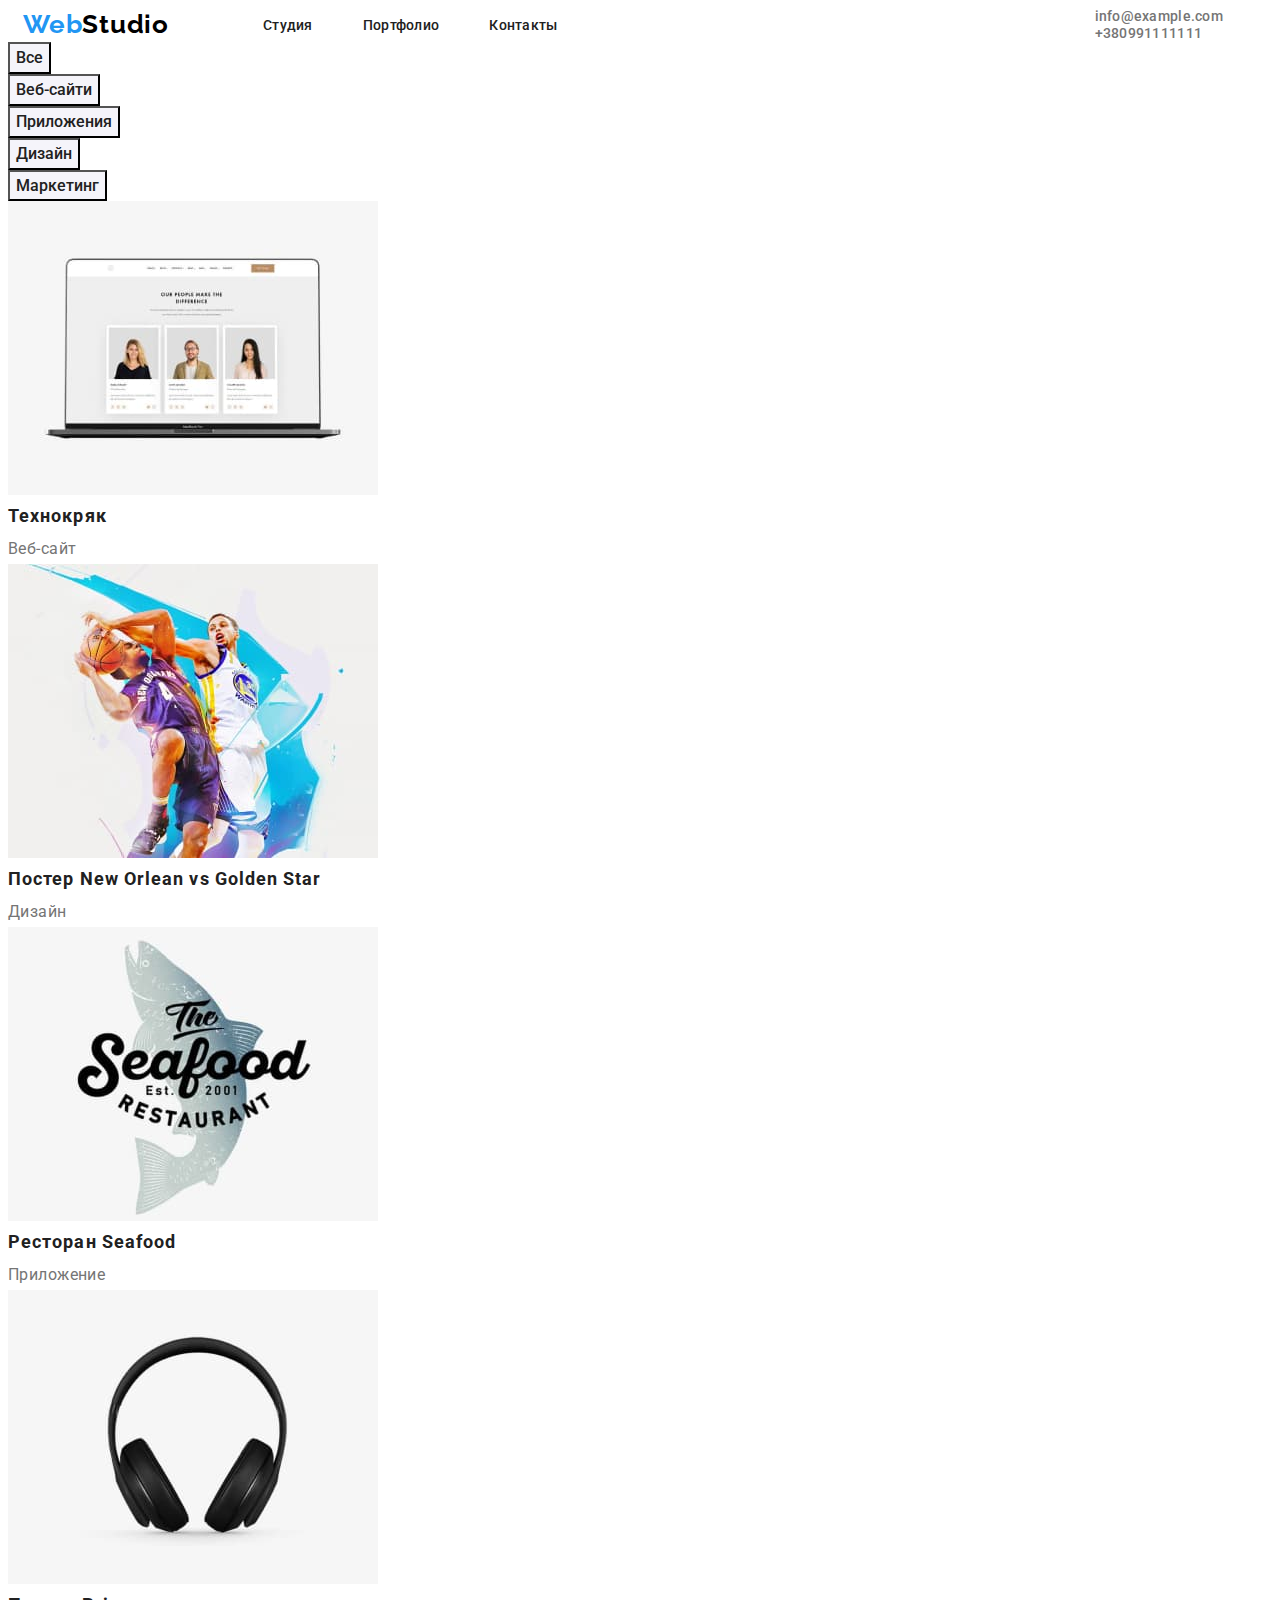
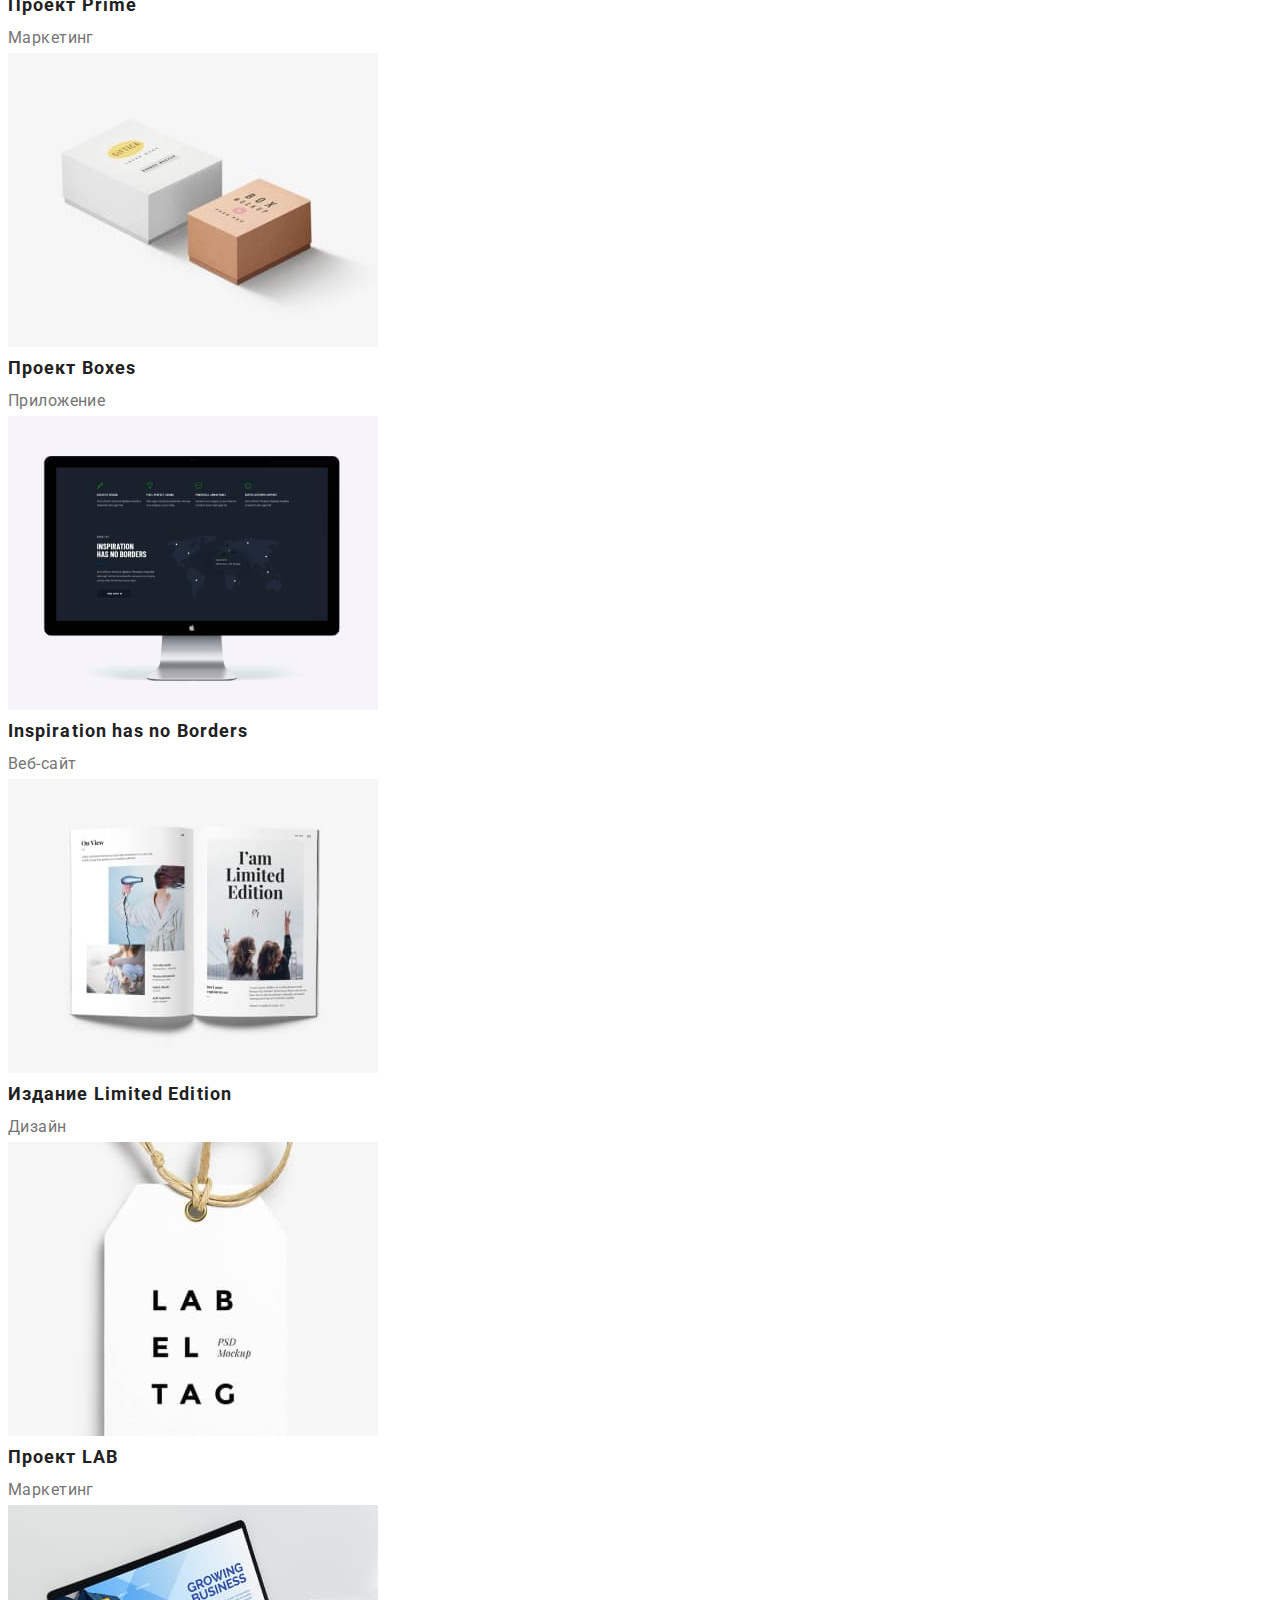
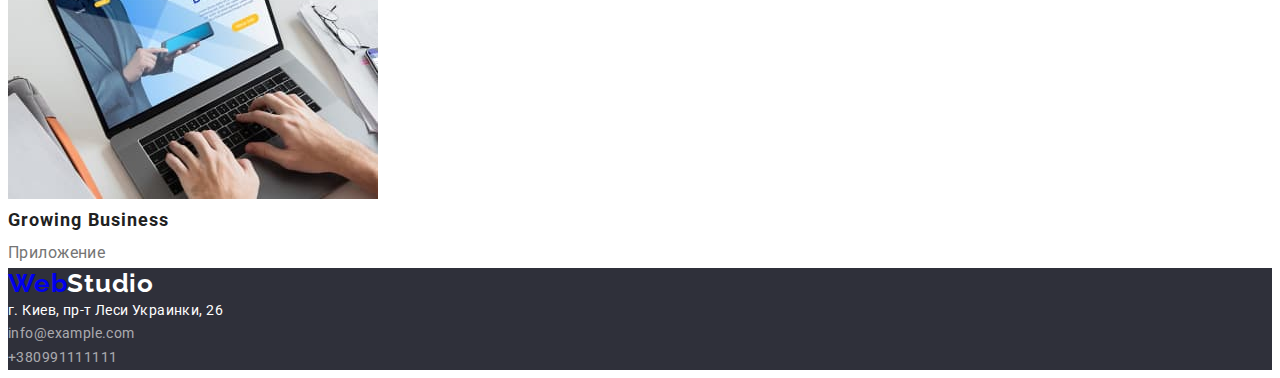
==== portfolio.html @ d21d5ec2 "hw3" ====
<!DOCTYPE html>
<html lang="ru">
<head>
    <meta charset="UTF-8">
    <meta http-equiv="X-UA-Compatible" content="IE=edge">
    <meta name="viewport" content="width=device-width, initial-scale=1.0">
    <title>WebStudio</title>
    <link rel = "preconnect" href = "https://fonts.googleapis.com">
    <link rel = "preconnect" href = "https://fonts.gstatic.com" crossorigin>
    <link href = "https://fonts.googleapis.com/css2?family=Raleway:wght@700&family=Roboto:wght@400;500;700;900&display=swap" rel ="stylesheet">
    <link rel="stylesheet" href="https://cdnjs.cloudflare.com/ajax/libs/modern-normalize/1.1.0/modern-normalize.min.css" integrity="sha512-wpPYUAdjBVSE4KJnH1VR1HeZfpl1ub8YT/NKx4PuQ5NmX2tKuGu6U/JRp5y+Y8XG2tV+wKQpNHVUX03MfMFn9Q==" crossorigin="anonymous" referrerpolicy="no-referrer" />
    <link rel ="stylesheet" href="./css/styles.css">
</head>
<body class="page">
    <header class="page-header">
        <div class="container header-container">
            <nav class="header-navigation">
                <a href="/" > <span class="header-logo text">Web</span><span class="header-logo-title text">Studio</span>
                </a>
                <ul class="header-list list">
                    <li class="header-item"> 
                        <a href="index.html" class="header-list-item alert title item" > Студия</a> </li>
                    <li class="header-item"> 
                        <a href="portfolio.html" class="header-list-item alert title item" > Портфолио</a></li>
                    <li class="header-item"> 
                        <a href="" class="header-list-item alert title item" > Контакты</a> </li>
                </ul>
            </nav> 
            <div class="header-connect"> 
                <ul class="header-auth-list list">
                    <li class="auth-header-item"> 
                        <a href="mailto:info@example.com" class="header-mail alert success item">info@example.com</a></li>
                    <li class="auth-header-item">
                        <a href="tel:+380991111111" class="header-tel alert success item">+380991111111</a></li>
                </ul>
            </div>
        </div>
    </header>
    <main>
        <section class="portfolio">
            <h1 class="visually-hidden">Портфолио</h1>
            <ul class="main-list list">
                <li> <button type="button" class="main-link-btn title link spacing">Все</button></li>
                <li> <button type="button" class="main-link-btn title link spacing">Веб-сайти</button></li>
                <li> <button type="button" class="main-link-btn title link spacing">Приложения</button></li>
                <li> <button type="button" class="main-link-btn title link spacing">Дизайн</button></li>
                <li> <button type="button" class="main-link-btn title link spacing">Маркетинг</button></li>
            </ul>
            <ul class="main-portfolio-list list">  
                <li class="portfolio-item ">
                    <a href="">
                        <img src="images/Технокряк.jpg" alt="" width="370" height="294">
                        <h2  class="portfolio-title title weight table">Технокряк</h2>
                        <p class="portfolio-text success link spacing">Веб-сайт</p>
                    </a>
                </li> 
                <li class="portfolio-item">
                    <a href=""> 
                    <img src="images/Постер_New_Orlean_vs_Golden_Star.jpg" alt="" width="370" height="294">
                    <h2 class="portfolio-title  title weight table">Постер New Orlean vs Golden Star</h2>
                    <p class="portfolio-text success link spacing">Дизайн</p> 
                    </a>
                </li>
                <li class="portfolio-item">
                    <a href="">   
                        <img src="images/Ресторан_Seafood.jpg" alt="" width="370" height="294">
                        <h2 class="portfolio-title title weight table">Ресторан Seafood</h2>
                        <p class="portfolio-text success link spacing">Приложение</p>
                    </a>
                </li>
                <li class="portfolio-item">
                    <a href="">  
                        <img src="images/Проект_Prime.jpg" alt="" width="370" height="294">
                        <h2 class="portfolio-title title weight table">Проект Prime</h2>
                        <p class="portfolio-text success link spacing">Маркетинг</p>
                    </a> 
                </li>
                <li class="portfolio-item"> 
                    <a href="">   
                        <img src="images/Проект_Boxes.jpg" alt="" width="370" height="294">
                        <h2 class="portfolio-title title weight table">Проект Boxes</h2>
                        <p class="portfolio-text success link spacing">Приложение</p>
                    </a> 
                </li> 
                <li class="portfolio-item">
                    <a href="">   
                        <img src="images/Inspiration_has_no_Borders.jpg" alt="" width="370" height="294">
                        <h2 class="portfolio-title title weight table">Inspiration has no Borders</h2>
                        <p class="portfolio-text success link spacing">Веб-сайт</p>
                    </a> 
                </li> 
                <li class="portfolio-item">  
                    <a href=""> 
                        <img src="images/Издание_Limited_Edition.jpg" alt="" width="370" height="294">
                        <h2 class="portfolio-title title weight table">Издание Limited Edition</h2>
                        <p class="portfolio-text success link spacing">Дизайн</p>
                    </a> 
                </li>
                <li class="portfolio-item">
                    <a href="">   
                        <img src="images/Проект_LAB.jpg" alt="" width="370" height="294">
                        <h2 class="portfolio-title title weight table">Проект LAB</h2>
                        <p class="portfolio-text success link spacing">Маркетинг</p>
                    </a> 
                </li>
                <li class="portfolio-item">
                    <a href="">    
                        <img src="images/Growing_Business.jpg" alt="" width="370" height="294">
                        <h2 class="portfolio-title title weight table">Growing Business</h2>
                        <p class="portfolio-text success link spacing">Приложение</p>
                    </a>
                </li>
            </ul>    
        </section>
    </main>
    <footer class="contacts">    
        <a href="/" class="contacts-link-title"> <span class="footer-logo text">Web</span><span class="footer-logo-title text">Studio</span>
        </a>
            <address>
                <ul class="contacts-list list">
                    <li class="contacts-item">
                    <a href="" class="address-contacts-link main"> г. Киев, пр-т Леси Украинки, 26</a>      
                    </li>
                    <li class="contacts-item">
                        <a href="mailto:info@example.com" class="contacts-link">info@example.com</a>
                    </li>
                    <li class="contacts-item">
                        <a href="tel:+380991111111" class="contacts-link">+380991111111</a>
                    </li>
                </ul>  
            </address>
    </footer>
</body>
</html>
---- css/styles.css ----
:root {
    --header-logo-color: #2196F3;
    --footer-logo-color: rgba(0, 0, 0, 0.25);
    --header-studio-color: #000000;
    --main-title-color: #FFFFFF;
    --first-text-color: rgba(255, 255, 255, 0.6);
    --footer-studio-color:rgba(0, 0, 0, 0.25);
    --title-color: #212121;
    --text-color: #757575;
    --accent-color: #2196F3;
    --footer-accent-color: #FFFFFF;
    --footer-background-color: #2F303A;
    --hero-background-color: #2F303A;
    --title-background-color:#F5F4FA;
    --header-background-color: #FFFFFF;
}
p, h1, h2, h3, h4, h5, h6 {
    margin: 0;
}
ul {
    margin: 0;
    padding: 0;
}
button {
    cursor: pointer;
}
.container{
    width: 1200px;
    padding-left: 15px;
    padding-right: 15px;
    margin: 0, auto;
    
}

body{
    font-family: "Roboto", sans-serif;
    font-size: 14px;
    letter-spacing: 0.03em;
    background-color: var(--header-background-color);
}
.list {
    list-style: none;
    }
    a{
    text-decoration: none;
    }
.weight{
    font-weight: bold;
    }
.text{
    font-size: 26px;
    }
.link {
    font-size: 16px;
    }
.success{
    color: var(--text-color);
    }
.title{
    color: var(--title-color);
    }
.item{
    letter-spacing: 0.02em; 
    }
.table{
    letter-spacing: 0.06em;
    }
.main{
    color: var(--main-title-color)
    }    

/*--------HEADER*------*/
.header-navigation{
    display: flex;
    align-items: center;
}
.header-item{
    margin-right: 50px;
}
.header-item:last-child{
    margin-right: 0;
}
.header-list{
    display: flex;
}
.header-container{
    display: flex;
    align-items: center;

}
.header-logo{
    font-family:'Raleway';
    font-weight: bold;
    line-height: 1.19;
    letter-spacing: 0.03em;
    padding-top: 23px;
    padding-bottom: 23px;
    color: var(--header-logo-color)
    
}
.header-logo-title {
    font-family: 'Raleway';
    font-weight: bold;
    line-height: 1.19;
    letter-spacing: 0.03em;
    margin-right: 94px;
    padding-top: 23px;
    padding-bottom: 23px;
    color: var(--header-studio-color)
}
.page-header{
    background:var(--header-background-color);
}
.header-connect{
    margin-left: auto;
    display: flex; 
}
.header-list-item{
    font-weight: 500;
    font-size: 14px;
    line-height: 1.33;
}
.header-list-item:hover,
.header-list-item:focus {
    color: var(--accent-color);
}  
.header-mail {
    font-weight: 500;
    font-size: 14px;
    line-height: 1.14; 
}
.header-mail:hover,
.header-mail:focus{
    color: var(--accent-color);
}
.header-tel{
    font-weight: 500;
    font-size: 14px;
    line-height: 1.14;  
}
.header-tel:hover,
.header-tel:focus{
    color: var(--accent-color);
}

/*-------HERO------*/
.hero-title{
    font-weight: 900;
    font-size: 44px;
    line-height: 1.36;
    text-align: center;
    text-transform: uppercase;
}
.hero{
    background-color: var(--hero-background-color);
}
.main-btn {
    font-family: inherit;
    line-height: 1.87;
    display: flex;
    align-items: center;
    text-align: center;
}
.main-btn{ 
    cursor: pointer;
}
.main-btn {
   background-color: var(--accent-color);
}
.visually-hidden {
    position: absolute;
    white-space: nowrap;
    width: 1px;
    height: 1px;
    overflow: hidden;
    border: 0;
    padding: 0;
    clip: rect(0 0 0 0);
    clip-path: inset(50%);
    margin: -1px;
  }
/*--------Quality-------*/
}
.quality-title{
    line-height: 1.14;
    text-transform: uppercase;
}
.quality-text{
    font-weight: normal;
    line-height: 1.71;
}
.about-title{
    font-size: 36px;
    line-height: 1.16;
    text-align: center;
}
/*--------------TEAM------------------*/
.team-title{
    font-size: 36px;
    line-height: 1.16;
    text-align: center;
}
.team-name-text { 
    font-weight: 500;
    line-height: 1.18;
}
.position-item-text{
    font-weight: normal;
    line-height: 1.18;
}
.team{
    background: var(--title-background-color)
}
/*--------------CONTACTS-------------*/
.contacts-link-title{
    background-color: var(--footer-background-color);
}
.studio-title{
    line-height: 1.19;
}
.footer-logo{
    font-family:'Raleway';
    font-weight: bold;
    font-size: 26px;
    line-height: 1.19;
    letter-spacing: 0.03em;
    color:var(--header-logo-color)
    text-shadow: 0px 4px 4px var(--footer-logo-color)
}
.footer-logo-title{
    font-family:'Raleway';
    font-weight: bold;
    font-size: 26px;
    line-height: 1.19;
    letter-spacing: 0.03em;
    color:var(--main-title-color)
}
.address-contacts-link{
    font-family: inherit;
    font-style: normal;
    font-size: 14px;
    letter-spacing:0.03em;
    line-height: 1.71;
}
.contacts-link{
    font-family: inherit;
    font-style: normal;
    font-size: 14px;
    letter-spacing:0.03em;
    line-height: 1.71;
    color: var(--first-text-color)
}
.contacts-link:hover,
.contacts-link:focus{
    color: var(--footer-accent-color);
}
.contacts{
    background-color: var(--footer-background-color);
}



/*---------Portfolio----------*/
.main-link-btn {
    font-family: inherit;
    font-weight: 500;
    line-height: 1.62;
    text-align: center;
    }
    .main-link-btn{
    cursor: pointer;
}
.main-link-btn {
    background-color:var(--title-background-color)
}
.main-link-btn:hover,
.main-link-btn:focus{
    background-color: var(--accent-color);
}
.main-link-btn:focus,
.main-link-btn:hover{
    color:var(--main-title-color)
}
.portfolio-title{
    font-weight: bold;
    font-size: 18px;
    line-height: 2.00;
}
.portfolio-text{
    font-weight: normal;
    line-height: 1.87;
}
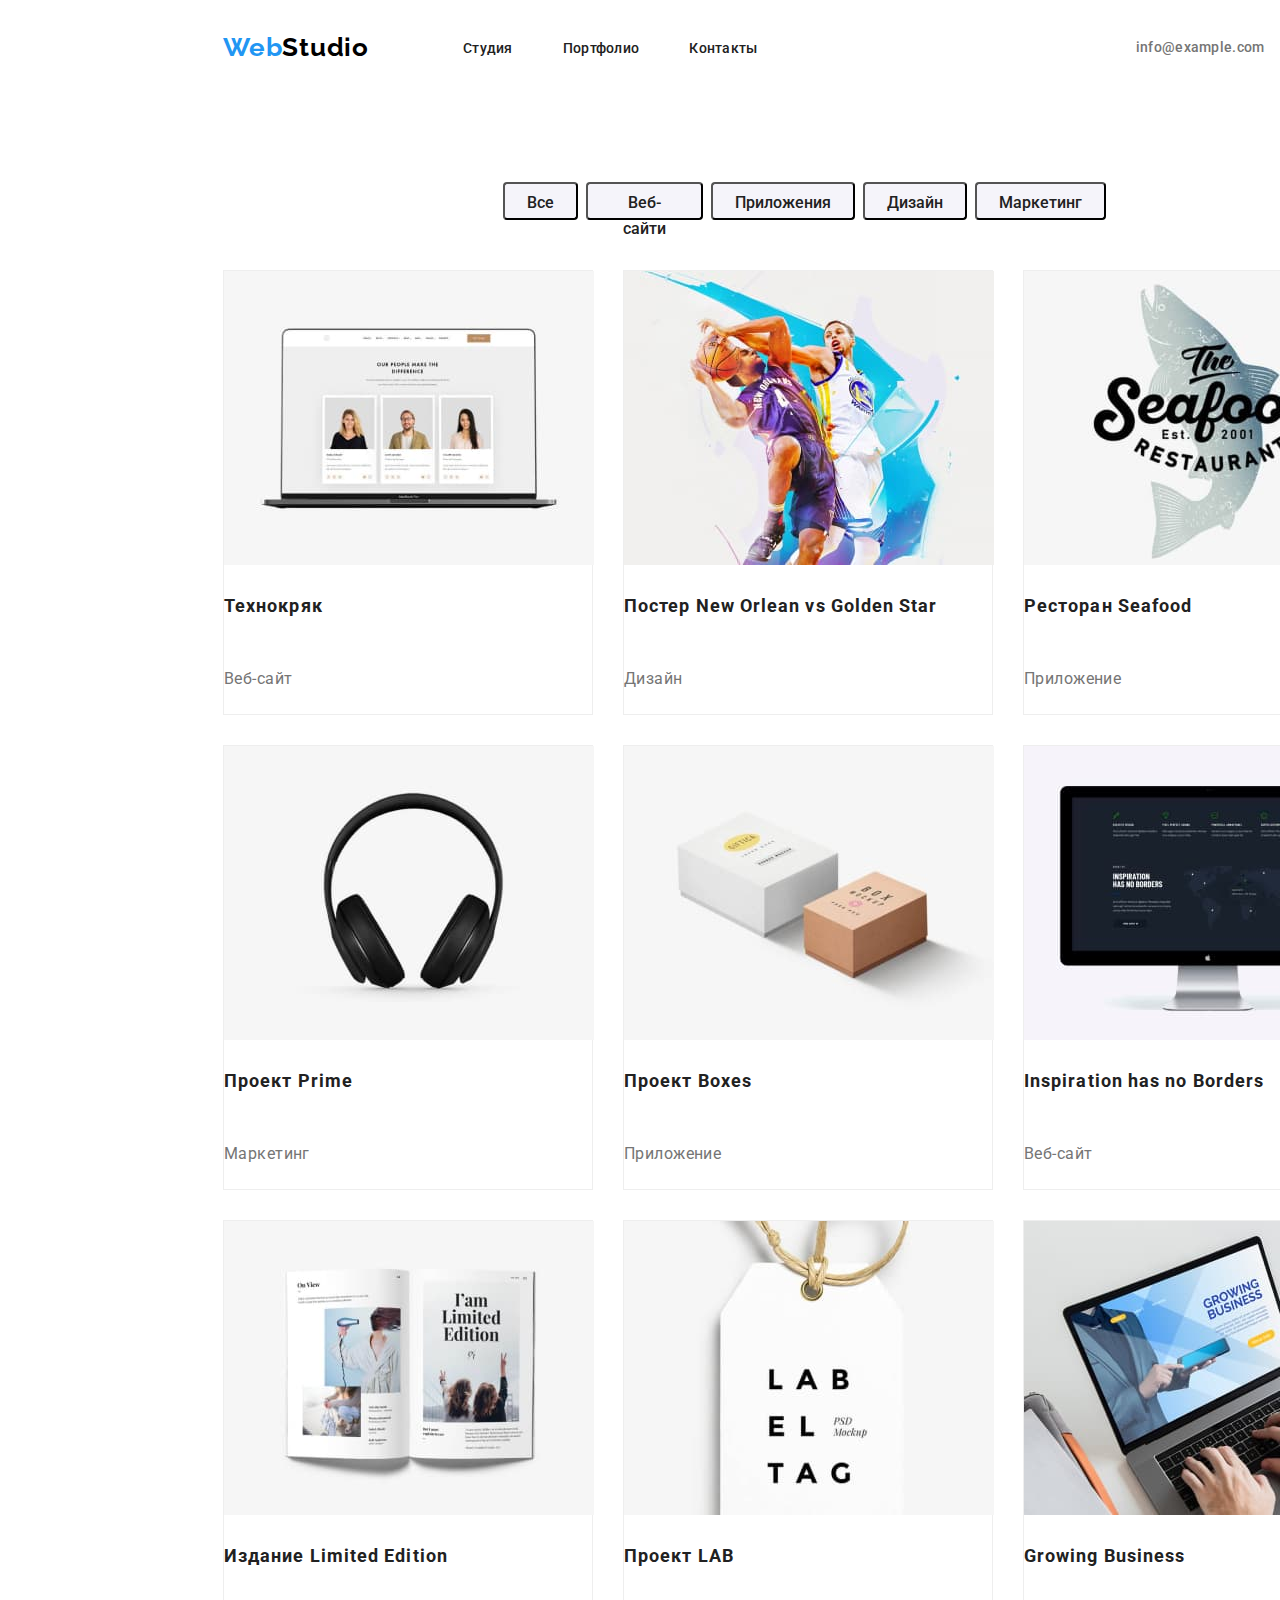
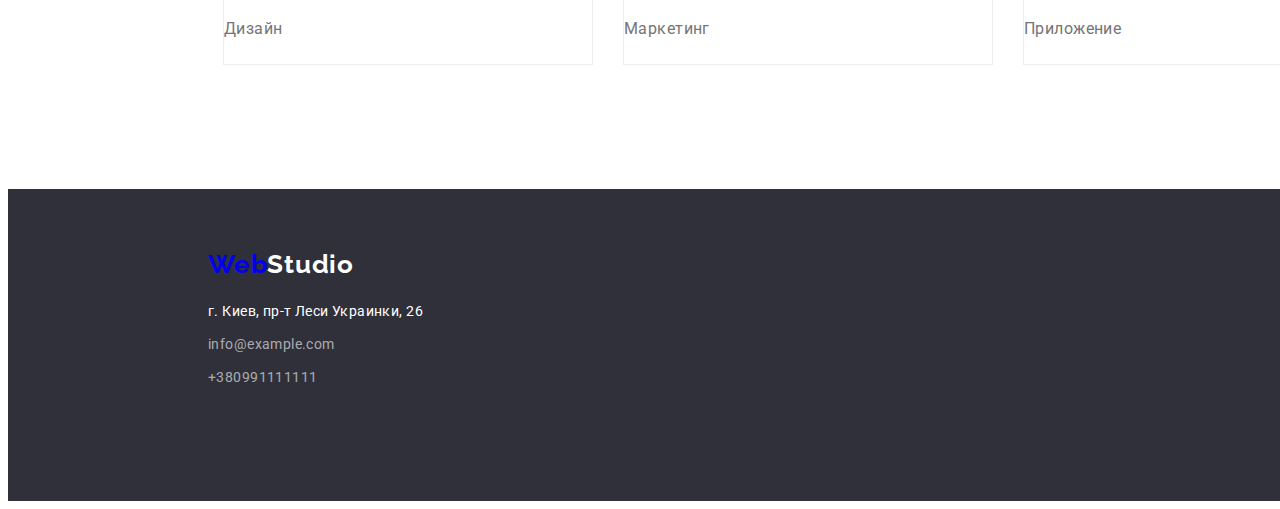
==== commit 96289f78: "ss" ====
--- a/portfolio.html
+++ b/portfolio.html
@@ -15,8 +15,10 @@
     <header class="page-header">
         <div class="container header-container">
             <nav class="header-navigation">
-                <a href="/" > <span class="header-logo text">Web</span><span class="header-logo-title text">Studio</span>
-                </a>
+                <div class="position-logo">
+                    <a href="/" > <span class="header-logo text">Web</span><span class="header-logo-title text">Studio</span>
+                    </a>
+                </div>
                 <ul class="header-list list">
                     <li class="header-item"> 
                         <a href="index.html" class="header-list-item alert title item" > Студия</a> </li>
@@ -26,109 +28,141 @@
                         <a href="" class="header-list-item alert title item" > Контакты</a> </li>
                 </ul>
             </nav> 
-            <div class="header-connect"> 
+            <div class="header-connect "> 
                 <ul class="header-auth-list list">
                     <li class="auth-header-item"> 
-                        <a href="mailto:info@example.com" class="header-mail alert success item">info@example.com</a></li>
+                        <a href="mailto:info@example.com" class="header-mail alert success item">info@example.com
+                        </a>
+                    </li>
                     <li class="auth-header-item">
-                        <a href="tel:+380991111111" class="header-tel alert success item">+380991111111</a></li>
+                        <a href="tel:+380991111111" class="header-tel alert success item">+380991111111
+                        </a>
+                    </li>     
                 </ul>
             </div>
         </div>
     </header>
     <main>
         <section class="portfolio">
-            <h1 class="visually-hidden">Портфолио</h1>
-            <ul class="main-list list">
-                <li> <button type="button" class="main-link-btn title link spacing">Все</button></li>
-                <li> <button type="button" class="main-link-btn title link spacing">Веб-сайти</button></li>
-                <li> <button type="button" class="main-link-btn title link spacing">Приложения</button></li>
-                <li> <button type="button" class="main-link-btn title link spacing">Дизайн</button></li>
-                <li> <button type="button" class="main-link-btn title link spacing">Маркетинг</button></li>
-            </ul>
-            <ul class="main-portfolio-list list">  
-                <li class="portfolio-item ">
-                    <a href="">
-                        <img src="images/Технокряк.jpg" alt="" width="370" height="294">
-                        <h2  class="portfolio-title title weight table">Технокряк</h2>
-                        <p class="portfolio-text success link spacing">Веб-сайт</p>
-                    </a>
-                </li> 
-                <li class="portfolio-item">
-                    <a href=""> 
-                    <img src="images/Постер_New_Orlean_vs_Golden_Star.jpg" alt="" width="370" height="294">
-                    <h2 class="portfolio-title  title weight table">Постер New Orlean vs Golden Star</h2>
-                    <p class="portfolio-text success link spacing">Дизайн</p> 
-                    </a>
-                </li>
-                <li class="portfolio-item">
-                    <a href="">   
-                        <img src="images/Ресторан_Seafood.jpg" alt="" width="370" height="294">
-                        <h2 class="portfolio-title title weight table">Ресторан Seafood</h2>
-                        <p class="portfolio-text success link spacing">Приложение</p>
-                    </a>
-                </li>
-                <li class="portfolio-item">
-                    <a href="">  
-                        <img src="images/Проект_Prime.jpg" alt="" width="370" height="294">
-                        <h2 class="portfolio-title title weight table">Проект Prime</h2>
-                        <p class="portfolio-text success link spacing">Маркетинг</p>
-                    </a> 
-                </li>
-                <li class="portfolio-item"> 
-                    <a href="">   
-                        <img src="images/Проект_Boxes.jpg" alt="" width="370" height="294">
-                        <h2 class="portfolio-title title weight table">Проект Boxes</h2>
-                        <p class="portfolio-text success link spacing">Приложение</p>
-                    </a> 
-                </li> 
-                <li class="portfolio-item">
-                    <a href="">   
-                        <img src="images/Inspiration_has_no_Borders.jpg" alt="" width="370" height="294">
-                        <h2 class="portfolio-title title weight table">Inspiration has no Borders</h2>
-                        <p class="portfolio-text success link spacing">Веб-сайт</p>
-                    </a> 
-                </li> 
-                <li class="portfolio-item">  
-                    <a href=""> 
-                        <img src="images/Издание_Limited_Edition.jpg" alt="" width="370" height="294">
-                        <h2 class="portfolio-title title weight table">Издание Limited Edition</h2>
-                        <p class="portfolio-text success link spacing">Дизайн</p>
-                    </a> 
-                </li>
-                <li class="portfolio-item">
-                    <a href="">   
-                        <img src="images/Проект_LAB.jpg" alt="" width="370" height="294">
-                        <h2 class="portfolio-title title weight table">Проект LAB</h2>
-                        <p class="portfolio-text success link spacing">Маркетинг</p>
-                    </a> 
-                </li>
-                <li class="portfolio-item">
-                    <a href="">    
-                        <img src="images/Growing_Business.jpg" alt="" width="370" height="294">
-                        <h2 class="portfolio-title title weight table">Growing Business</h2>
-                        <p class="portfolio-text success link spacing">Приложение</p>
-                    </a>
-                </li>
-            </ul>    
+            <div class="container">
+                <h1 class="visually-hidden">Портфолио</h1>
+                <ul class="main-list list">
+                    <li> <button type="button" class="main-link-btn title link spacing">Все</button></li>
+                    <li> <button type="button" class="main-link-btn title link spacing">Веб-сайти</button></li>
+                    <li> <button type="button" class="main-link-btn title link spacing">Приложения</button></li>
+                    <li> <button type="button" class="main-link-btn title link spacing">Дизайн</button></li>
+                    <li> <button type="button" class="main-link-btn title link spacing">Маркетинг</button></li>
+                </ul>
+                <ul class="main-portfolio-list list"> 
+                    <div class="portfolio-bloc1">
+                        <div class="portfolio-frame">
+                            <li class="portfolio-item ">
+                                <a href="">
+                                    <img src="images/Технокряк.jpg" alt="" width="370" height="294">
+                                    <h2  class="portfolio-title title weight table">Технокряк</h2>
+                                    <p class="portfolio-text success link spacing">Веб-сайт</p>
+                                </a>
+                            </li> 
+                        </div> 
+                        <div class="portfolio-frame"> 
+                            <li class="portfolio-item">
+                                <a href=""> 
+                                <img src="images/Постер_New_Orlean_vs_Golden_Star.jpg" alt="" width="370" height="294">
+                                <h2 class="portfolio-title  title weight table">Постер New Orlean vs Golden Star</h2>
+                                <p class="portfolio-text success link spacing">Дизайн</p> 
+                                </a>
+                            </li>
+                        </div>
+                        <div class="portfolio-frame">     
+                            <li class="portfolio-item">
+                                <a href="">   
+                                    <img src="images/Ресторан_Seafood.jpg" alt="" width="370" height="294">
+                                    <h2 class="portfolio-title title weight table">Ресторан Seafood</h2>
+                                    <p class="portfolio-text success link spacing">Приложение</p>
+                                </a>
+                            </li>
+                        </div>    
+                    </div> 
+                    <div class="portfolio-bloc2">
+                        <div class="portfolio-frame"> 
+                            <li class="portfolio-item">
+                                <a href="">  
+                                    <img src="images/Проект_Prime.jpg" alt="" width="370" height="294">
+                                    <h2 class="portfolio-title title weight table">Проект Prime</h2>
+                                    <p class="portfolio-text success link spacing">Маркетинг</p>
+                                </a> 
+                            </li>
+                        </div>
+                        <div class="portfolio-frame">     
+                            <li class="portfolio-item"> 
+                                <a href="">   
+                                    <img src="images/Проект_Boxes.jpg" alt="" width="370" height="294">
+                                    <h2 class="portfolio-title title weight table">Проект Boxes</h2>
+                                    <p class="portfolio-text success link spacing">Приложение</p>
+                                </a> 
+                            </li> 
+                        </div>
+                        <div class="portfolio-frame">     
+                            <li class="portfolio-item">
+                                <a href="">   
+                                    <img src="images/Inspiration_has_no_Borders.jpg" alt="" width="370" height="294">
+                                    <h2 class="portfolio-title title weight table">Inspiration has no Borders</h2>
+                                    <p class="portfolio-text success link spacing">Веб-сайт</p>
+                                </a> 
+                            </li> 
+                        </div>    
+                    </div>
+                    <div class="portfolio-bloc3">
+                        <div class="portfolio-frame"> 
+                            <li class="portfolio-item">  
+                                <a href=""> 
+                                    <img src="images/Издание_Limited_Edition.jpg" alt="" width="370" height="294">
+                                    <h2 class="portfolio-title title weight table">Издание Limited Edition</h2>
+                                    <p class="portfolio-text success link spacing">Дизайн</p>
+                                </a> 
+                            </li>
+                        </div>
+                        <div class="portfolio-frame"> 
+                            <li class="portfolio-item">
+                                <a href="">   
+                                    <img src="images/Проект_LAB.jpg" alt="" width="370" height="294">
+                                    <h2 class="portfolio-title title weight table">Проект LAB</h2>
+                                    <p class="portfolio-text success link spacing">Маркетинг</p>
+                                </a> 
+                            </li>
+                        </div>
+                        <div class="portfolio-frame">     
+                            <li class="portfolio-item">
+                                <a href="">    
+                                    <img src="images/Growing_Business.jpg" alt="" width="370" height="294">
+                                    <h2 class="portfolio-title title weight table">Growing Business</h2>
+                                    <p class="portfolio-text success link spacing">Приложение</p>
+                                </a>
+                            </li>
+                        </div>    
+                    </div>
+                </ul> 
+            </div>   
         </section>
     </main>
-    <footer class="contacts">    
-        <a href="/" class="contacts-link-title"> <span class="footer-logo text">Web</span><span class="footer-logo-title text">Studio</span>
-        </a>
-            <address>
-                <ul class="contacts-list list">
-                    <li class="contacts-item">
-                    <a href="" class="address-contacts-link main"> г. Киев, пр-т Леси Украинки, 26</a>      
-                    </li>
-                    <li class="contacts-item">
-                        <a href="mailto:info@example.com" class="contacts-link">info@example.com</a>
-                    </li>
-                    <li class="contacts-item">
-                        <a href="tel:+380991111111" class="contacts-link">+380991111111</a>
-                    </li>
-                </ul>  
-            </address>
+    <footer class="contacts">  
+        <div class="container">
+            <a href="/" class="contacts-link-title text"><span class="footer-logo text">Web</span><span class="footer-logo-title">Studio</span>
+            </a>
+                <address>
+                    <ul class="contacts-list list">
+                        <li class="contacts-item">
+                        <a href="" class="address-contacts-link main"> г. Киев, пр-т Леси Украинки, 26</a>      
+                        </li>
+                        <li class="contacts-item">
+                            <a href="mailto:info@example.com" class="contacts-link">info@example.com</a>
+                        </li>
+                        <li class="contacts-item">
+                            <a href="tel:+380991111111" class="contacts-link">+380991111111</a>
+                        </li>
+                    </ul>  
+                </address>
+        </div>  
     </footer>
 </body>
 </html>--- a/css/styles.css
+++ b/css/styles.css
@@ -26,9 +26,10 @@
 }
 .container{
     width: 1200px;
-    padding-left: 15px;
-    padding-right: 15px;
-    margin: 0, auto;
+    padding-left:0 15px;
+    padding-right:0 15px;
+    margin: 0 auto;
+  
     
 }
 
@@ -41,7 +42,7 @@
 .list {
     list-style: none;
     }
-    a{
+a {
     text-decoration: none;
     }
 .weight{
@@ -67,7 +68,7 @@
     }
 .main{
     color: var(--main-title-color)
-    }    
+    }     
 
 /*--------HEADER*------*/
 .header-navigation{
@@ -86,17 +87,19 @@
 .header-container{
     display: flex;
     align-items: center;
-
+    margin-left: 215px;
+    margin-right: 215px;
+}
+.position-logo{
+    margin-top: 24px;
+    margin-bottom: 25px;
 }
 .header-logo{
     font-family:'Raleway';
     font-weight: bold;
     line-height: 1.19;
     letter-spacing: 0.03em;
-    padding-top: 23px;
-    padding-bottom: 23px;
-    color: var(--header-logo-color)
-    
+    color: var(--header-logo-color)  
 }
 .header-logo-title {
     font-family: 'Raleway';
@@ -110,24 +113,35 @@
 }
 .page-header{
     background:var(--header-background-color);
+    height: 80px;
 }
 .header-connect{
     margin-left: auto;
     display: flex; 
 }
+.header-list{
+    align-items: center;
+}
 .header-list-item{
     font-weight: 500;
     font-size: 14px;
     line-height: 1.33;
+
 }
 .header-list-item:hover,
 .header-list-item:focus {
     color: var(--accent-color);
 }  
+.header-auth-list{
+    display: flex;
+}
+
 .header-mail {
     font-weight: 500;
     font-size: 14px;
     line-height: 1.14; 
+    display: flex;
+    margin-right: 51px;
 }
 .header-mail:hover,
 .header-mail:focus{
@@ -136,7 +150,8 @@
 .header-tel{
     font-weight: 500;
     font-size: 14px;
-    line-height: 1.14;  
+    line-height: 1.14; 
+    display: flex; 
 }
 .header-tel:hover,
 .header-tel:focus{
@@ -144,28 +159,45 @@
 }
 
 /*-------HERO------*/
+  
+.hero-container{
+    padding-top: 200px;
+    padding-right: 215px;
+    padding-bottom: 30px;
+    padding-left: 215px;
+    background-color: var(--hero-background-color);
+    width: 1600px;
+    height: 600px;
+    
+    
+}
 .hero-title{
     font-weight: 900;
     font-size: 44px;
     line-height: 1.36;
     text-align: center;
     text-transform: uppercase;
-}
-.hero{
-    background-color: var(--hero-background-color);
+    align-items: center;
+    display: block;
+    margin: 0 auto;
+    max-width: 696px;
+    height: 120px;
 }
 .main-btn {
     font-family: inherit;
     line-height: 1.87;
-    display: flex;
-    align-items: center;
-    text-align: center;
-}
-.main-btn{ 
-    cursor: pointer;
+    align-items: center;
+    display: block;
+    margin: 0 auto ;
+    min-width: 200px;
+    height: 50px;
+    margin-top:  30px;
+    border-radius: 4px;
+    border: none;
+    cursor: pointer; 
 }
 .main-btn {
-   background-color: var(--accent-color);
+   background-color: var(--accent-color);   
 }
 .visually-hidden {
     position: absolute;
@@ -180,43 +212,112 @@
     margin: -1px;
   }
 /*--------Quality-------*/
+.quality{
+    padding-top: 94px;
+    padding-bottom: 94px;
+    margin-left: 215px;
+    margin-right: 215px;
+}
+.quality-list{
+    display: flex;
+}
+.quality-item:not(:last-child) {
+margin-right: 30px;
 }
 .quality-title{
     line-height: 1.14;
     text-transform: uppercase;
+    margin-bottom: 10px;
 }
 .quality-text{
     font-weight: normal;
     line-height: 1.71;
-}
+    max-width: 270px;
+}
+/*--------------ABOUT-----------------*/
+
 .about-title{
     font-size: 36px;
     line-height: 1.16;
     text-align: center;
-}
+    margin-bottom: 50px;
+    margin-left: 400px;
+
+}
+.about-list {
+    display: flex;
+    margin-left: 200px;
+    margin-right: 215px;
+}
+.about-item:not(:last-child) {
+    margin-right: 30px; 
+}
+.about-item{
+    padding-bottom: 94px;
+}
+
 /*--------------TEAM------------------*/
+
+.team{
+    
+}
+.fons-container{
+    width: 1600px;
+    height: 648px;  
+    background: var(--title-background-color)
+    
+}
+.team-list{
+    display: flex;
+    margin-left: 215px;
+    margin-right: 200px;
+    
+}
+.team-item:not(:last-child) {
+    margin-right: 30px;
+}
+.team-item{  
+    height: 368px;
+    background: var(--main-title-color);
+    box-shadow: 0px 1px 3px rgba(0, 0, 0, 0.12), 0px 1px 1px rgba(0, 0, 0, 0.14), 0px 2px 1px rgba(0, 0, 0, 0.2), 0px 1px 1px rgba(0, 0, 0, 0.14);
+    border-radius: 0px 0px 4px 4px;
+    
+}
 .team-title{
     font-size: 36px;
     line-height: 1.16;
     text-align: center;
+    align-items: center;
+    padding-top: 94px;
+    padding-right: 453px;
+    padding-bottom: 50px;
+    padding-left: 453px;
+   
 }
 .team-name-text { 
     font-weight: 500;
     line-height: 1.18;
+    text-align: center;
+    padding-top: 30px;
 }
 .position-item-text{
     font-weight: normal;
     line-height: 1.18;
-}
-.team{
-    background: var(--title-background-color)
-}
+    text-align: center;
+    padding-top: 10px;
+}
+
 /*--------------CONTACTS-------------*/
+.contacts{
+    width: 1600px;
+    height: 252px;
+    padding-top: 60px;
+    margin-right: 215px;
+    
+    background-color: var(--footer-background-color);
+}
 .contacts-link-title{
     background-color: var(--footer-background-color);
-}
-.studio-title{
-    line-height: 1.19;
 }
 .footer-logo{
     font-family:'Raleway';
@@ -224,6 +325,7 @@
     font-size: 26px;
     line-height: 1.19;
     letter-spacing: 0.03em;
+    
     color:var(--header-logo-color)
     text-shadow: 0px 4px 4px var(--footer-logo-color)
 }
@@ -235,12 +337,22 @@
     letter-spacing: 0.03em;
     color:var(--main-title-color)
 }
+.contacts-list{
+    padding-top: 20px;
+    
+}
+.contacts-item{
+    margin-bottom: 9px;
+}
 .address-contacts-link{
     font-family: inherit;
     font-style: normal;
     font-size: 14px;
     letter-spacing:0.03em;
+    width: 231px;
     line-height: 1.71;
+    display: block;
+    
 }
 .contacts-link{
     font-family: inherit;
@@ -248,45 +360,111 @@
     font-size: 14px;
     letter-spacing:0.03em;
     line-height: 1.71;
+    margin-bottom: 9px;
+    
     color: var(--first-text-color)
 }
 .contacts-link:hover,
 .contacts-link:focus{
     color: var(--footer-accent-color);
 }
-.contacts{
-    background-color: var(--footer-background-color);
-}
+
 
 
 
 /*---------Portfolio----------*/
+.portfolio{
+    width: 1170px;
+    margin-top: 94px;
+    margin-right: 215px;
+    
+}
+.main-list{
+    display: flex;
+    width: 611px;
+    margin-bottom: 50px;
+    padding-left: 495px; 
+}
+
 .main-link-btn {
     font-family: inherit;
     font-weight: 500;
     line-height: 1.62;
     text-align: center;
-    }
-    .main-link-btn{
-    cursor: pointer;
+    align-items: center;
+    display: flex;
+    display: block;
+    max-width: 145px;
+    height: 38px;
+    
+   
+}
+.main-link-btn{
+    padding-top: 6px;
+    padding-right: 22px;
+    padding-bottom: 6px;
+    padding-left: 22px;
+    margin-right: 8px;
+    cursor: pointer; 
+    border-radius: 4px; 
 }
 .main-link-btn {
     background-color:var(--title-background-color)
 }
 .main-link-btn:hover,
 .main-link-btn:focus{
-    background-color: var(--accent-color);
+    background-color: var(--accent-color); 
 }
 .main-link-btn:focus,
 .main-link-btn:hover{
-    color:var(--main-title-color)
+    color:var(--main-title-color)  
+}
+.main-portfolio-list{
+    margin-left: 215px;
+}
+.portfolio-bloc1{
+    display: flex;
+}
+.portfolio-bloc2{
+    
+    display: flex;
+}
+.portfolio-bloc3{
+    margin-bottom: 94px;
+    display: flex;
+}
+.portfolio-frame{
+    width: 370px;
+    margin-right: 30px;
+    margin-bottom: 30px;
+    
+    background: var(--main-title-color);
+    border: 1px solid #EEEEEE;
+    box-sizing: border-box;
+}
+.portfolio-item{
+    
+    
 }
 .portfolio-title{
     font-weight: bold;
     font-size: 18px;
     line-height: 2.00;
+    width: 350px;
+    height: 36px;
+    display: flex;
+    display: block;
+    padding-top: 20px;
+    padding-right: 24px;
+    padding-bottom: 20px;
+    padding-right: 24px;
 }
 .portfolio-text{
     font-weight: normal;
     line-height: 1.87;
+    display: flex;
+    padding-top: 20px;
+    padding-right: 24px;
+    padding-bottom: 20px;
+    padding-right: 24px;
 }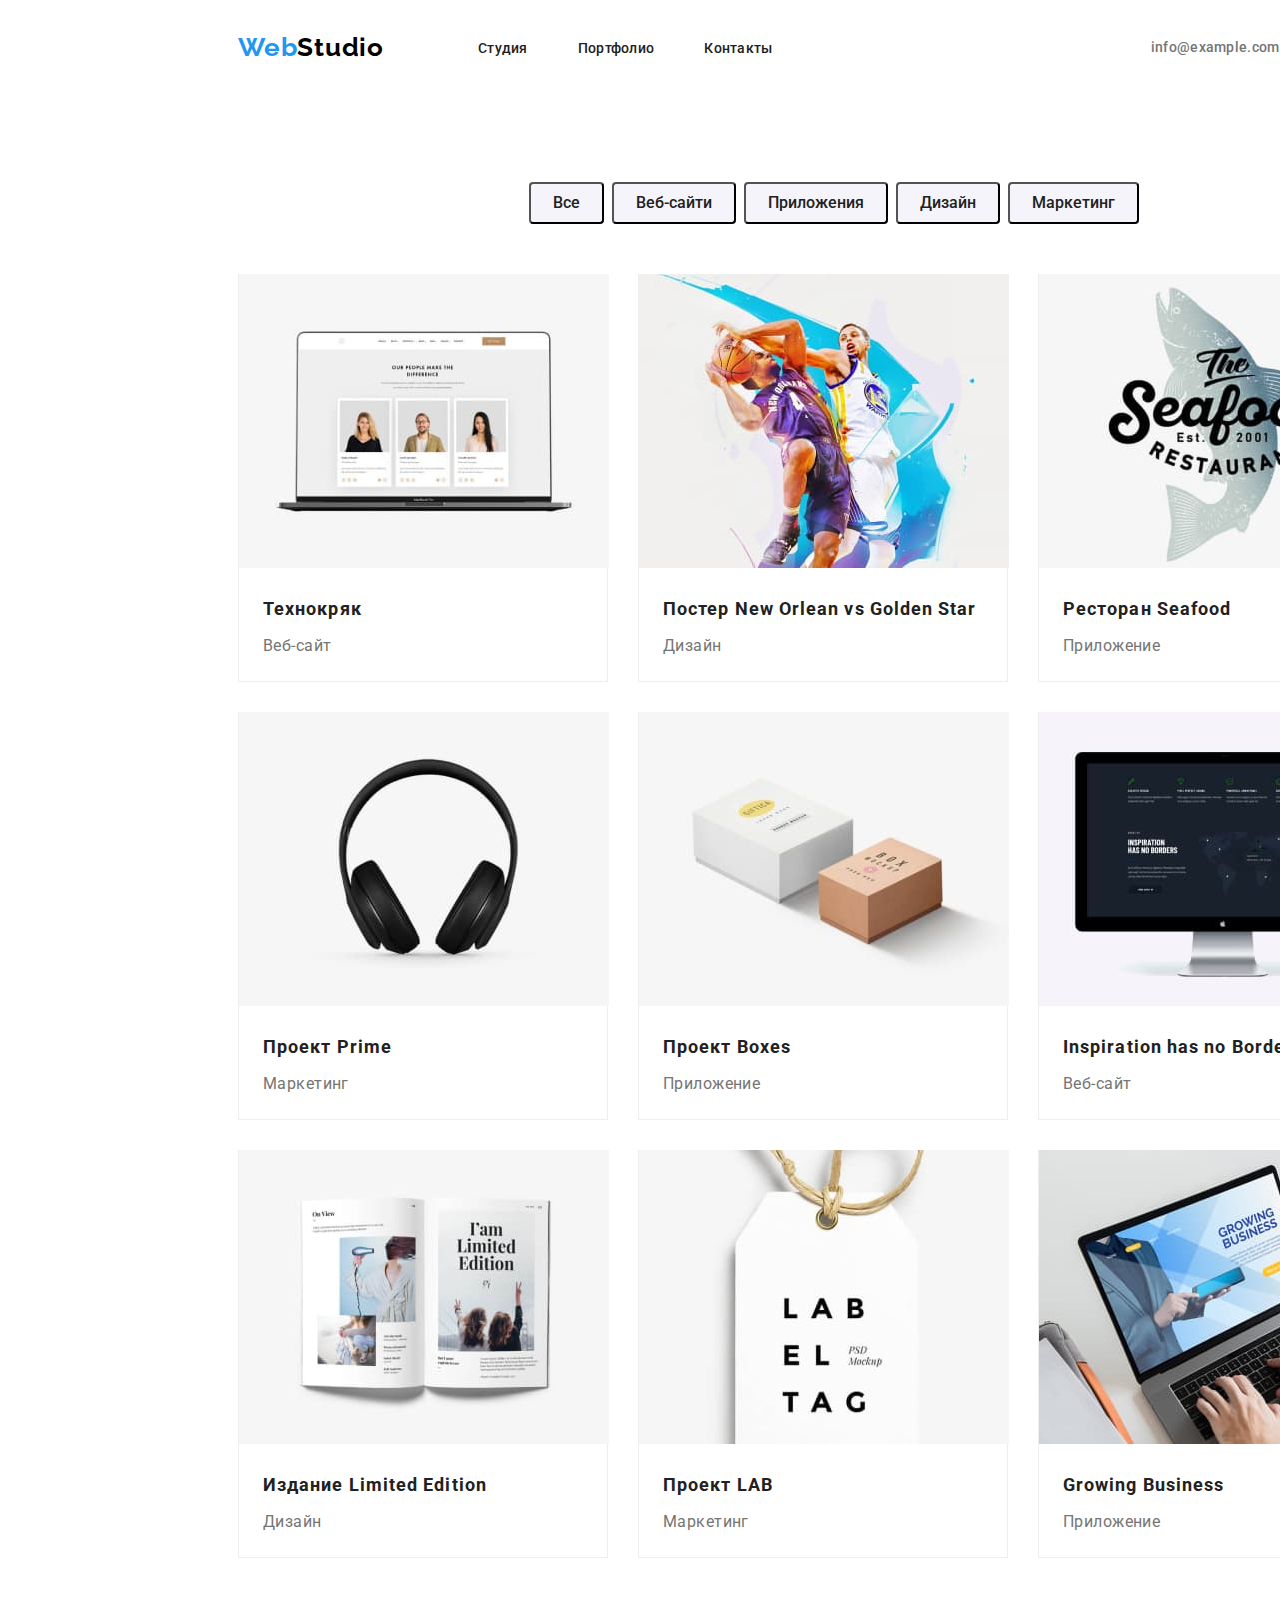
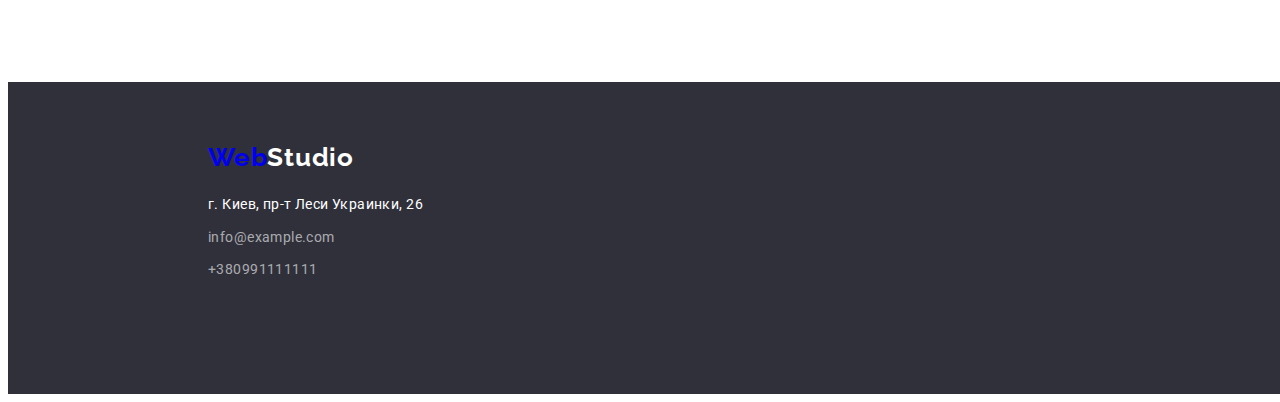
==== commit 8cf4c9eb: "hw-4" ====
--- a/portfolio.html
+++ b/portfolio.html
@@ -47,11 +47,11 @@
             <div class="container">
                 <h1 class="visually-hidden">Портфолио</h1>
                 <ul class="main-list list">
-                    <li> <button type="button" class="main-link-btn title link spacing">Все</button></li>
-                    <li> <button type="button" class="main-link-btn title link spacing">Веб-сайти</button></li>
-                    <li> <button type="button" class="main-link-btn title link spacing">Приложения</button></li>
-                    <li> <button type="button" class="main-link-btn title link spacing">Дизайн</button></li>
-                    <li> <button type="button" class="main-link-btn title link spacing">Маркетинг</button></li>
+                    <li class="main-list-btn"> <button type="button" class="main-link-btn title link spacing">Все</button></li>
+                    <li class="main-list-btn"> <button type="button" class="main-link-btn title link spacing">Веб-сайти</button></li>
+                    <li class="main-list-btn"> <button type="button" class="main-link-btn title link spacing">Приложения</button></li>
+                    <li class="main-list-btn"> <button type="button" class="main-link-btn title link spacing">Дизайн</button></li>
+                    <li class="main-list-btn"> <button type="button" class="main-link-btn title link spacing">Маркетинг</button></li>
                 </ul>
                 <ul class="main-portfolio-list list"> 
                     <div class="portfolio-bloc1">
@@ -59,8 +59,10 @@
                             <li class="portfolio-item ">
                                 <a href="">
                                     <img src="images/Технокряк.jpg" alt="" width="370" height="294">
-                                    <h2  class="portfolio-title title weight table">Технокряк</h2>
-                                    <p class="portfolio-text success link spacing">Веб-сайт</p>
+                                    <div class="text-position">
+                                        <h2  class="portfolio-title title weight table">Технокряк</h2>
+                                        <p class="portfolio-text success link spacing">Веб-сайт</p>
+                                    </div>
                                 </a>
                             </li> 
                         </div> 
@@ -68,8 +70,10 @@
                             <li class="portfolio-item">
                                 <a href=""> 
                                 <img src="images/Постер_New_Orlean_vs_Golden_Star.jpg" alt="" width="370" height="294">
-                                <h2 class="portfolio-title  title weight table">Постер New Orlean vs Golden Star</h2>
-                                <p class="portfolio-text success link spacing">Дизайн</p> 
+                                <div class="text-position">
+                                    <h2 class="portfolio-title  title weight table">Постер New Orlean vs Golden Star</h2>
+                                    <p class="portfolio-text success link spacing">Дизайн</p> 
+                                </div>    
                                 </a>
                             </li>
                         </div>
@@ -77,8 +81,10 @@
                             <li class="portfolio-item">
                                 <a href="">   
                                     <img src="images/Ресторан_Seafood.jpg" alt="" width="370" height="294">
-                                    <h2 class="portfolio-title title weight table">Ресторан Seafood</h2>
-                                    <p class="portfolio-text success link spacing">Приложение</p>
+                                    <div class="text-position">
+                                        <h2 class="portfolio-title title weight table">Ресторан Seafood</h2>
+                                        <p class="portfolio-text success link spacing">Приложение</p>
+                                    </div>    
                                 </a>
                             </li>
                         </div>    
@@ -88,8 +94,10 @@
                             <li class="portfolio-item">
                                 <a href="">  
                                     <img src="images/Проект_Prime.jpg" alt="" width="370" height="294">
-                                    <h2 class="portfolio-title title weight table">Проект Prime</h2>
-                                    <p class="portfolio-text success link spacing">Маркетинг</p>
+                                    <div class="text-position">
+                                        <h2 class="portfolio-title title weight table">Проект Prime</h2>
+                                        <p class="portfolio-text success link spacing">Маркетинг</p>
+                                    </div>    
                                 </a> 
                             </li>
                         </div>
@@ -97,8 +105,10 @@
                             <li class="portfolio-item"> 
                                 <a href="">   
                                     <img src="images/Проект_Boxes.jpg" alt="" width="370" height="294">
-                                    <h2 class="portfolio-title title weight table">Проект Boxes</h2>
-                                    <p class="portfolio-text success link spacing">Приложение</p>
+                                    <div class="text-position">
+                                        <h2 class="portfolio-title title weight table">Проект Boxes</h2>
+                                        <p class="portfolio-text success link spacing">Приложение</p>
+                                    </div>    
                                 </a> 
                             </li> 
                         </div>
@@ -106,8 +116,10 @@
                             <li class="portfolio-item">
                                 <a href="">   
                                     <img src="images/Inspiration_has_no_Borders.jpg" alt="" width="370" height="294">
-                                    <h2 class="portfolio-title title weight table">Inspiration has no Borders</h2>
-                                    <p class="portfolio-text success link spacing">Веб-сайт</p>
+                                    <div class="text-position">
+                                        <h2 class="portfolio-title title weight table">Inspiration has no Borders</h2>
+                                        <p class="portfolio-text success link spacing">Веб-сайт</p>
+                                    </div>    
                                 </a> 
                             </li> 
                         </div>    
@@ -117,8 +129,10 @@
                             <li class="portfolio-item">  
                                 <a href=""> 
                                     <img src="images/Издание_Limited_Edition.jpg" alt="" width="370" height="294">
-                                    <h2 class="portfolio-title title weight table">Издание Limited Edition</h2>
-                                    <p class="portfolio-text success link spacing">Дизайн</p>
+                                    <div class="text-position">
+                                        <h2 class="portfolio-title title weight table">Издание Limited Edition</h2>
+                                        <p class="portfolio-text success link spacing">Дизайн</p>
+                                    </div>
                                 </a> 
                             </li>
                         </div>
@@ -126,8 +140,10 @@
                             <li class="portfolio-item">
                                 <a href="">   
                                     <img src="images/Проект_LAB.jpg" alt="" width="370" height="294">
-                                    <h2 class="portfolio-title title weight table">Проект LAB</h2>
-                                    <p class="portfolio-text success link spacing">Маркетинг</p>
+                                    <div class="text-position">
+                                        <h2 class="portfolio-title title weight table">Проект LAB</h2>
+                                        <p class="portfolio-text success link spacing">Маркетинг</p>
+                                    </div>
                                 </a> 
                             </li>
                         </div>
@@ -135,8 +151,10 @@
                             <li class="portfolio-item">
                                 <a href="">    
                                     <img src="images/Growing_Business.jpg" alt="" width="370" height="294">
-                                    <h2 class="portfolio-title title weight table">Growing Business</h2>
-                                    <p class="portfolio-text success link spacing">Приложение</p>
+                                    <div class="text-position">
+                                        <h2 class="portfolio-title title weight table">Growing Business</h2>
+                                        <p class="portfolio-text success link spacing">Приложение</p>
+                                    </div>
                                 </a>
                             </li>
                         </div>    
--- a/css/styles.css
+++ b/css/styles.css
@@ -26,11 +26,8 @@
 }
 .container{
     width: 1200px;
-    padding-left:0 15px;
-    padding-right:0 15px;
-    margin: 0 auto;
-  
-    
+    padding:0 15px;
+    margin: 0 auto;  
 }
 
 body{
@@ -87,8 +84,8 @@
 .header-container{
     display: flex;
     align-items: center;
+    margin-right: 215px;
     margin-left: 215px;
-    margin-right: 215px;
 }
 .position-logo{
     margin-top: 24px;
@@ -126,7 +123,6 @@
     font-weight: 500;
     font-size: 14px;
     line-height: 1.33;
-
 }
 .header-list-item:hover,
 .header-list-item:focus {
@@ -161,15 +157,10 @@
 /*-------HERO------*/
   
 .hero-container{
-    padding-top: 200px;
-    padding-right: 215px;
-    padding-bottom: 30px;
-    padding-left: 215px;
-    background-color: var(--hero-background-color);
     width: 1600px;
     height: 600px;
-    
-    
+    justify-content: center;
+    background-color: var(--hero-background-color);
 }
 .hero-title{
     font-weight: 900;
@@ -179,9 +170,10 @@
     text-transform: uppercase;
     align-items: center;
     display: block;
+    padding-top: 200px;
     margin: 0 auto;
     max-width: 696px;
-    height: 120px;
+    
 }
 .main-btn {
     font-family: inherit;
@@ -240,9 +232,9 @@
     font-size: 36px;
     line-height: 1.16;
     text-align: center;
+    justify-content: center;
     margin-bottom: 50px;
     margin-left: 400px;
-
 }
 .about-list {
     display: flex;
@@ -261,17 +253,24 @@
 .team{
     
 }
-.fons-container{
+.fons-container{ 
     width: 1600px;
-    height: 648px;  
+    height: 648px;
     background: var(--title-background-color)
-    
+}
+.team-title{
+    font-size: 36px;
+    line-height: 1.16;
+    text-align: center;
+    padding-top: 94px;
+    padding-right: 453px;
+    padding-bottom: 50px;
+    padding-left: 453px;
 }
 .team-list{
     display: flex;
     margin-left: 215px;
     margin-right: 200px;
-    
 }
 .team-item:not(:last-child) {
     margin-right: 30px;
@@ -283,17 +282,7 @@
     border-radius: 0px 0px 4px 4px;
     
 }
-.team-title{
-    font-size: 36px;
-    line-height: 1.16;
-    text-align: center;
-    align-items: center;
-    padding-top: 94px;
-    padding-right: 453px;
-    padding-bottom: 50px;
-    padding-left: 453px;
-   
-}
+
 .team-name-text { 
     font-weight: 500;
     line-height: 1.18;
@@ -313,7 +302,6 @@
     height: 252px;
     padding-top: 60px;
     margin-right: 215px;
-    
     background-color: var(--footer-background-color);
 }
 .contacts-link-title{
@@ -325,7 +313,6 @@
     font-size: 26px;
     line-height: 1.19;
     letter-spacing: 0.03em;
-    
     color:var(--header-logo-color)
     text-shadow: 0px 4px 4px var(--footer-logo-color)
 }
@@ -338,8 +325,7 @@
     color:var(--main-title-color)
 }
 .contacts-list{
-    padding-top: 20px;
-    
+    padding-top: 20px;  
 }
 .contacts-item{
     margin-bottom: 9px;
@@ -351,8 +337,7 @@
     letter-spacing:0.03em;
     width: 231px;
     line-height: 1.71;
-    display: block;
-    
+    display: block; 
 }
 .contacts-link{
     font-family: inherit;
@@ -361,7 +346,6 @@
     letter-spacing:0.03em;
     line-height: 1.71;
     margin-bottom: 9px;
-    
     color: var(--first-text-color)
 }
 .contacts-link:hover,
@@ -369,42 +353,35 @@
     color: var(--footer-accent-color);
 }
 
-
-
-
 /*---------Portfolio----------*/
 .portfolio{
-    width: 1170px;
     margin-top: 94px;
     margin-right: 215px;
-    
+    margin-bottom: 94px;
+    margin-left: 215px;
 }
 .main-list{
     display: flex;
-    width: 611px;
+    justify-content: center;
     margin-bottom: 50px;
-    padding-left: 495px; 
-}
-
+}
+.main-list-btn{
+    margin-right: 8px;
+}
 .main-link-btn {
     font-family: inherit;
     font-weight: 500;
     line-height: 1.62;
     text-align: center;
     align-items: center;
-    display: flex;
     display: block;
     max-width: 145px;
-    height: 38px;
-    
-   
 }
 .main-link-btn{
     padding-top: 6px;
     padding-right: 22px;
     padding-bottom: 6px;
     padding-left: 22px;
-    margin-right: 8px;
     cursor: pointer; 
     border-radius: 4px; 
 }
@@ -420,13 +397,12 @@
     color:var(--main-title-color)  
 }
 .main-portfolio-list{
-    margin-left: 215px;
+    justify-content: center;
 }
 .portfolio-bloc1{
     display: flex;
 }
 .portfolio-bloc2{
-    
     display: flex;
 }
 .portfolio-bloc3{
@@ -437,34 +413,33 @@
     width: 370px;
     margin-right: 30px;
     margin-bottom: 30px;
-    
+    border-right:1px solid #EEEEEE;
+    border-bottom: 1px solid #EEEEEE;
+    border-left: 1px solid #EEEEEE;
+    box-sizing: border-box;
     background: var(--main-title-color);
-    border: 1px solid #EEEEEE;
-    box-sizing: border-box;
-}
-.portfolio-item{
-    
+
+}
+.portfolio-item{  
+   
+}
+.text-position{
+    margin-top: 20px;
+    margin-right: 24px;
+    margin-bottom: 20px;
+    margin-left: 24px;
     
 }
 .portfolio-title{
     font-weight: bold;
     font-size: 18px;
     line-height: 2.00;
-    width: 350px;
-    height: 36px;
-    display: flex;
     display: block;
-    padding-top: 20px;
-    padding-right: 24px;
-    padding-bottom: 20px;
-    padding-right: 24px;
+    margin-bottom: 4px;
+    
 }
 .portfolio-text{
     font-weight: normal;
     line-height: 1.87;
-    display: flex;
-    padding-top: 20px;
-    padding-right: 24px;
-    padding-bottom: 20px;
-    padding-right: 24px;
+    
 }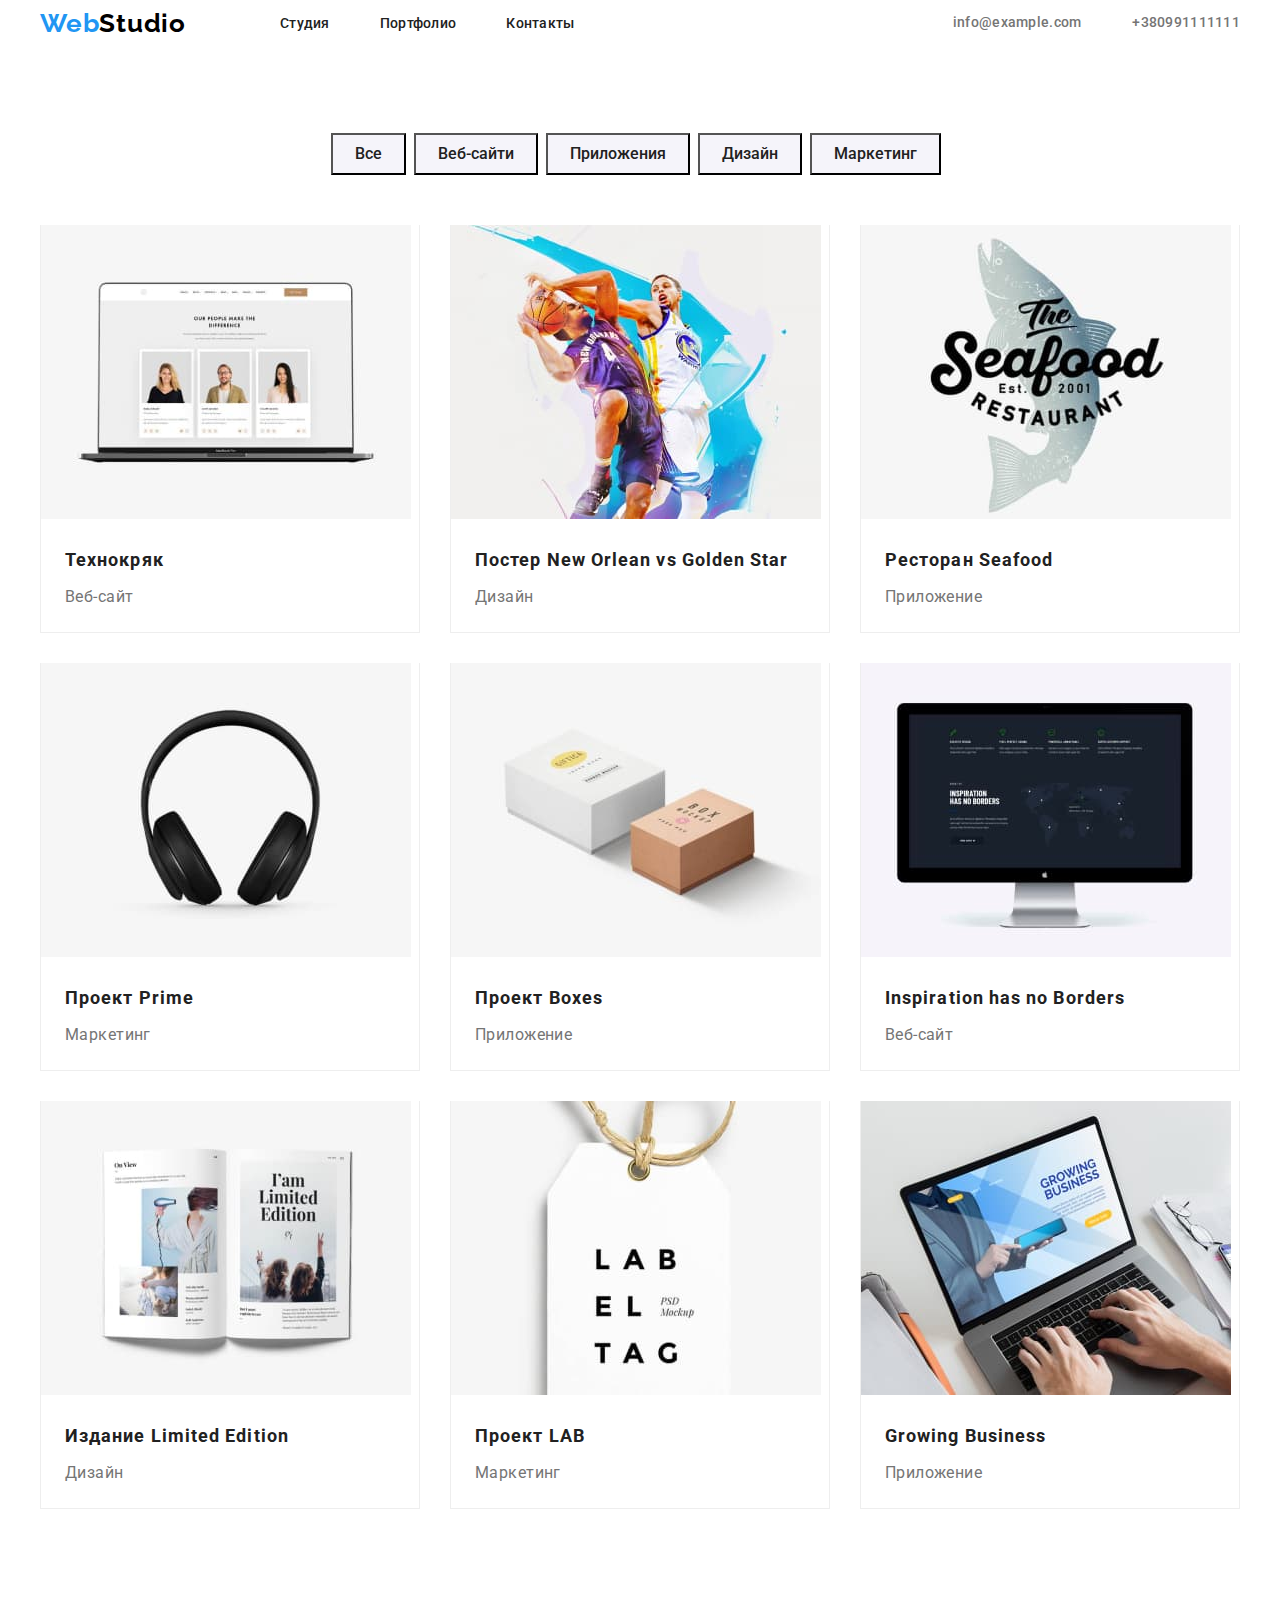
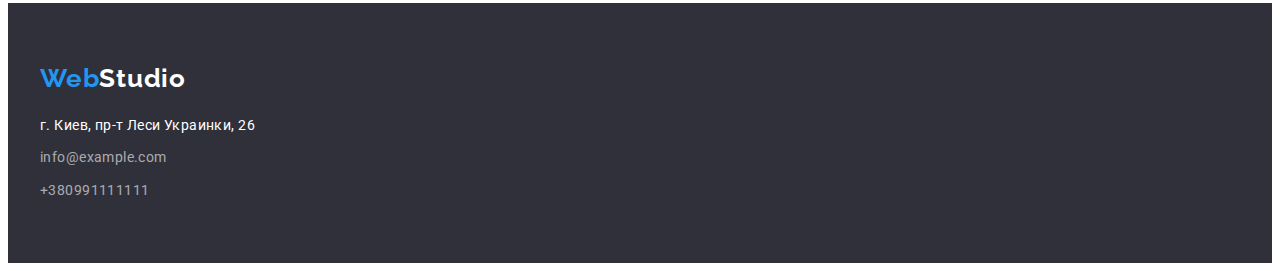
==== commit ca031a03: "hw-3last" ====
--- a/portfolio.html
+++ b/portfolio.html
@@ -15,10 +15,8 @@
     <header class="page-header">
         <div class="container header-container">
             <nav class="header-navigation">
-                <div class="position-logo">
                     <a href="/" > <span class="header-logo text">Web</span><span class="header-logo-title text">Studio</span>
                     </a>
-                </div>
                 <ul class="header-list list">
                     <li class="header-item"> 
                         <a href="index.html" class="header-list-item alert title item" > Студия</a> </li>
@@ -28,7 +26,6 @@
                         <a href="" class="header-list-item alert title item" > Контакты</a> </li>
                 </ul>
             </nav> 
-            <div class="header-connect "> 
                 <ul class="header-auth-list list">
                     <li class="auth-header-item"> 
                         <a href="mailto:info@example.com" class="header-mail alert success item">info@example.com
@@ -39,11 +36,10 @@
                         </a>
                     </li>     
                 </ul>
-            </div>
         </div>
     </header>
     <main>
-        <section class="portfolio">
+        <section class="portfolio section">
             <div class="container">
                 <h1 class="visually-hidden">Портфолио</h1>
                 <ul class="main-list list">
@@ -53,10 +49,8 @@
                     <li class="main-list-btn"> <button type="button" class="main-link-btn title link spacing">Дизайн</button></li>
                     <li class="main-list-btn"> <button type="button" class="main-link-btn title link spacing">Маркетинг</button></li>
                 </ul>
-                <ul class="main-portfolio-list list"> 
-                    <div class="portfolio-bloc1">
-                        <div class="portfolio-frame">
-                            <li class="portfolio-item ">
+                    <ul class="main-portfolio-list list "> 
+                            <li class="portfolio-item">
                                 <a href="">
                                     <img src="images/Технокряк.jpg" alt="" width="370" height="294">
                                     <div class="text-position">
@@ -65,8 +59,6 @@
                                     </div>
                                 </a>
                             </li> 
-                        </div> 
-                        <div class="portfolio-frame"> 
                             <li class="portfolio-item">
                                 <a href=""> 
                                 <img src="images/Постер_New_Orlean_vs_Golden_Star.jpg" alt="" width="370" height="294">
@@ -75,9 +67,7 @@
                                     <p class="portfolio-text success link spacing">Дизайн</p> 
                                 </div>    
                                 </a>
-                            </li>
-                        </div>
-                        <div class="portfolio-frame">     
+                            </li>   
                             <li class="portfolio-item">
                                 <a href="">   
                                     <img src="images/Ресторан_Seafood.jpg" alt="" width="370" height="294">
@@ -87,10 +77,6 @@
                                     </div>    
                                 </a>
                             </li>
-                        </div>    
-                    </div> 
-                    <div class="portfolio-bloc2">
-                        <div class="portfolio-frame"> 
                             <li class="portfolio-item">
                                 <a href="">  
                                     <img src="images/Проект_Prime.jpg" alt="" width="370" height="294">
@@ -99,9 +85,7 @@
                                         <p class="portfolio-text success link spacing">Маркетинг</p>
                                     </div>    
                                 </a> 
-                            </li>
-                        </div>
-                        <div class="portfolio-frame">     
+                            </li>    
                             <li class="portfolio-item"> 
                                 <a href="">   
                                     <img src="images/Проект_Boxes.jpg" alt="" width="370" height="294">
@@ -110,9 +94,7 @@
                                         <p class="portfolio-text success link spacing">Приложение</p>
                                     </div>    
                                 </a> 
-                            </li> 
-                        </div>
-                        <div class="portfolio-frame">     
+                            </li>    
                             <li class="portfolio-item">
                                 <a href="">   
                                     <img src="images/Inspiration_has_no_Borders.jpg" alt="" width="370" height="294">
@@ -121,11 +103,7 @@
                                         <p class="portfolio-text success link spacing">Веб-сайт</p>
                                     </div>    
                                 </a> 
-                            </li> 
-                        </div>    
-                    </div>
-                    <div class="portfolio-bloc3">
-                        <div class="portfolio-frame"> 
+                            </li>     
                             <li class="portfolio-item">  
                                 <a href=""> 
                                     <img src="images/Издание_Limited_Edition.jpg" alt="" width="370" height="294">
@@ -135,8 +113,6 @@
                                     </div>
                                 </a> 
                             </li>
-                        </div>
-                        <div class="portfolio-frame"> 
                             <li class="portfolio-item">
                                 <a href="">   
                                     <img src="images/Проект_LAB.jpg" alt="" width="370" height="294">
@@ -145,9 +121,7 @@
                                         <p class="portfolio-text success link spacing">Маркетинг</p>
                                     </div>
                                 </a> 
-                            </li>
-                        </div>
-                        <div class="portfolio-frame">     
+                            </li>    
                             <li class="portfolio-item">
                                 <a href="">    
                                     <img src="images/Growing_Business.jpg" alt="" width="370" height="294">
@@ -156,14 +130,12 @@
                                         <p class="portfolio-text success link spacing">Приложение</p>
                                     </div>
                                 </a>
-                            </li>
-                        </div>    
-                    </div>
-                </ul> 
+                            </li>  
+                    </ul> 
             </div>   
         </section>
     </main>
-    <footer class="contacts">  
+    <footer class="contacts ">  
         <div class="container">
             <a href="/" class="contacts-link-title text"><span class="footer-logo text">Web</span><span class="footer-logo-title">Studio</span>
             </a>
--- a/css/styles.css
+++ b/css/styles.css
@@ -29,7 +29,6 @@
     padding:0 15px;
     margin: 0 auto;  
 }
-
 body{
     font-family: "Roboto", sans-serif;
     font-size: 14px;
@@ -65,8 +64,11 @@
     }
 .main{
     color: var(--main-title-color)
-    }     
-
+    }  
+ .section{
+    padding-top: 94px;
+    padding-bottom: 94px;   
+    }  
 /*--------HEADER*------*/
 .header-navigation{
     display: flex;
@@ -84,12 +86,6 @@
 .header-container{
     display: flex;
     align-items: center;
-    margin-right: 215px;
-    margin-left: 215px;
-}
-.position-logo{
-    margin-top: 24px;
-    margin-bottom: 25px;
 }
 .header-logo{
     font-family:'Raleway';
@@ -110,11 +106,6 @@
 }
 .page-header{
     background:var(--header-background-color);
-    height: 80px;
-}
-.header-connect{
-    margin-left: auto;
-    display: flex; 
 }
 .header-list{
     align-items: center;
@@ -129,9 +120,9 @@
     color: var(--accent-color);
 }  
 .header-auth-list{
-    display: flex;
-}
-
+    margin-left: auto;
+    display: flex;
+}
 .header-mail {
     font-weight: 500;
     font-size: 14px;
@@ -153,14 +144,14 @@
 .header-tel:focus{
     color: var(--accent-color);
 }
-
 /*-------HERO------*/
-  
+.hero{
+    padding-top:94px ;
+    padding-bottom:94px ;
+    background-color: var(--hero-background-color);
+}
 .hero-container{
-    width: 1600px;
-    height: 600px;
     justify-content: center;
-    background-color: var(--hero-background-color);
 }
 .hero-title{
     font-weight: 900;
@@ -169,11 +160,9 @@
     text-align: center;
     text-transform: uppercase;
     align-items: center;
-    display: block;
-    padding-top: 200px;
+    display: block;  
     margin: 0 auto;
     max-width: 696px;
-    
 }
 .main-btn {
     font-family: inherit;
@@ -205,13 +194,11 @@
   }
 /*--------Quality-------*/
 .quality{
-    padding-top: 94px;
-    padding-bottom: 94px;
-    margin-left: 215px;
-    margin-right: 215px;
+    padding-bottom: 0;
 }
 .quality-list{
     display: flex;
+   
 }
 .quality-item:not(:last-child) {
 margin-right: 30px;
@@ -227,62 +214,44 @@
     max-width: 270px;
 }
 /*--------------ABOUT-----------------*/
-
 .about-title{
     font-size: 36px;
     line-height: 1.16;
     text-align: center;
     justify-content: center;
     margin-bottom: 50px;
-    margin-left: 400px;
 }
 .about-list {
     display: flex;
-    margin-left: 200px;
-    margin-right: 215px;
 }
 .about-item:not(:last-child) {
     margin-right: 30px; 
 }
 .about-item{
+}
+/*--------------TEAM------------------*/
+.team{
+    padding-top: 94px;
     padding-bottom: 94px;
-}
-
-/*--------------TEAM------------------*/
-
-.team{
-    
-}
-.fons-container{ 
-    width: 1600px;
-    height: 648px;
     background: var(--title-background-color)
 }
 .team-title{
     font-size: 36px;
     line-height: 1.16;
     text-align: center;
-    padding-top: 94px;
-    padding-right: 453px;
     padding-bottom: 50px;
-    padding-left: 453px;
 }
 .team-list{
     display: flex;
-    margin-left: 215px;
-    margin-right: 200px;
 }
 .team-item:not(:last-child) {
     margin-right: 30px;
 }
 .team-item{  
-    height: 368px;
     background: var(--main-title-color);
     box-shadow: 0px 1px 3px rgba(0, 0, 0, 0.12), 0px 1px 1px rgba(0, 0, 0, 0.14), 0px 2px 1px rgba(0, 0, 0, 0.2), 0px 1px 1px rgba(0, 0, 0, 0.14);
-    border-radius: 0px 0px 4px 4px;
-    
-}
-
+    border-radius: 0px 0px 4px 4px;  
+}
 .team-name-text { 
     font-weight: 500;
     line-height: 1.18;
@@ -295,13 +264,10 @@
     text-align: center;
     padding-top: 10px;
 }
-
 /*--------------CONTACTS-------------*/
 .contacts{
-    width: 1600px;
-    height: 252px;
     padding-top: 60px;
-    margin-right: 215px;
+    padding-bottom: 60px;
     background-color: var(--footer-background-color);
 }
 .contacts-link-title{
@@ -314,7 +280,6 @@
     line-height: 1.19;
     letter-spacing: 0.03em;
     color:var(--header-logo-color)
-    text-shadow: 0px 4px 4px var(--footer-logo-color)
 }
 .footer-logo-title{
     font-family:'Raleway';
@@ -327,7 +292,7 @@
 .contacts-list{
     padding-top: 20px;  
 }
-.contacts-item{
+.contacts-item:not(:last-child) {
     margin-bottom: 9px;
 }
 .address-contacts-link{
@@ -345,20 +310,16 @@
     font-size: 14px;
     letter-spacing:0.03em;
     line-height: 1.71;
-    margin-bottom: 9px;
     color: var(--first-text-color)
 }
 .contacts-link:hover,
 .contacts-link:focus{
     color: var(--footer-accent-color);
 }
-
 /*---------Portfolio----------*/
 .portfolio{
-    margin-top: 94px;
-    margin-right: 215px;
-    margin-bottom: 94px;
-    margin-left: 215px;
+    padding-top: 94px;
+    padding-bottom: 94px;
 }
 .main-list{
     display: flex;
@@ -382,8 +343,7 @@
     padding-right: 22px;
     padding-bottom: 6px;
     padding-left: 22px;
-    cursor: pointer; 
-    border-radius: 4px; 
+    cursor: pointer;   
 }
 .main-link-btn {
     background-color:var(--title-background-color)
@@ -397,19 +357,17 @@
     color:var(--main-title-color)  
 }
 .main-portfolio-list{
-    justify-content: center;
-}
-.portfolio-bloc1{
-    display: flex;
-}
-.portfolio-bloc2{
-    display: flex;
-}
-.portfolio-bloc3{
-    margin-bottom: 94px;
-    display: flex;
-}
-.portfolio-frame{
+    display: flex;
+    flex-wrap: wrap; 
+    margin-top: 50px;
+    margin-right: -30px;
+    margin-bottom: -30px;
+}
+.main-portfolio-list:nth-child(- n + 3){
+    margin-bottom: 0;
+}
+.portfolio-item{  
+    flex-basis: calc(100%/3 - 30px);
     width: 370px;
     margin-right: 30px;
     margin-bottom: 30px;
@@ -418,28 +376,21 @@
     border-left: 1px solid #EEEEEE;
     box-sizing: border-box;
     background: var(--main-title-color);
-
-}
-.portfolio-item{  
-   
 }
 .text-position{
     margin-top: 20px;
     margin-right: 24px;
     margin-bottom: 20px;
     margin-left: 24px;
-    
 }
 .portfolio-title{
     font-weight: bold;
     font-size: 18px;
     line-height: 2.00;
     display: block;
-    margin-bottom: 4px;
-    
+    margin-bottom: 4px; 
 }
 .portfolio-text{
     font-weight: normal;
-    line-height: 1.87;
-    
+    line-height: 1.87;  
 }